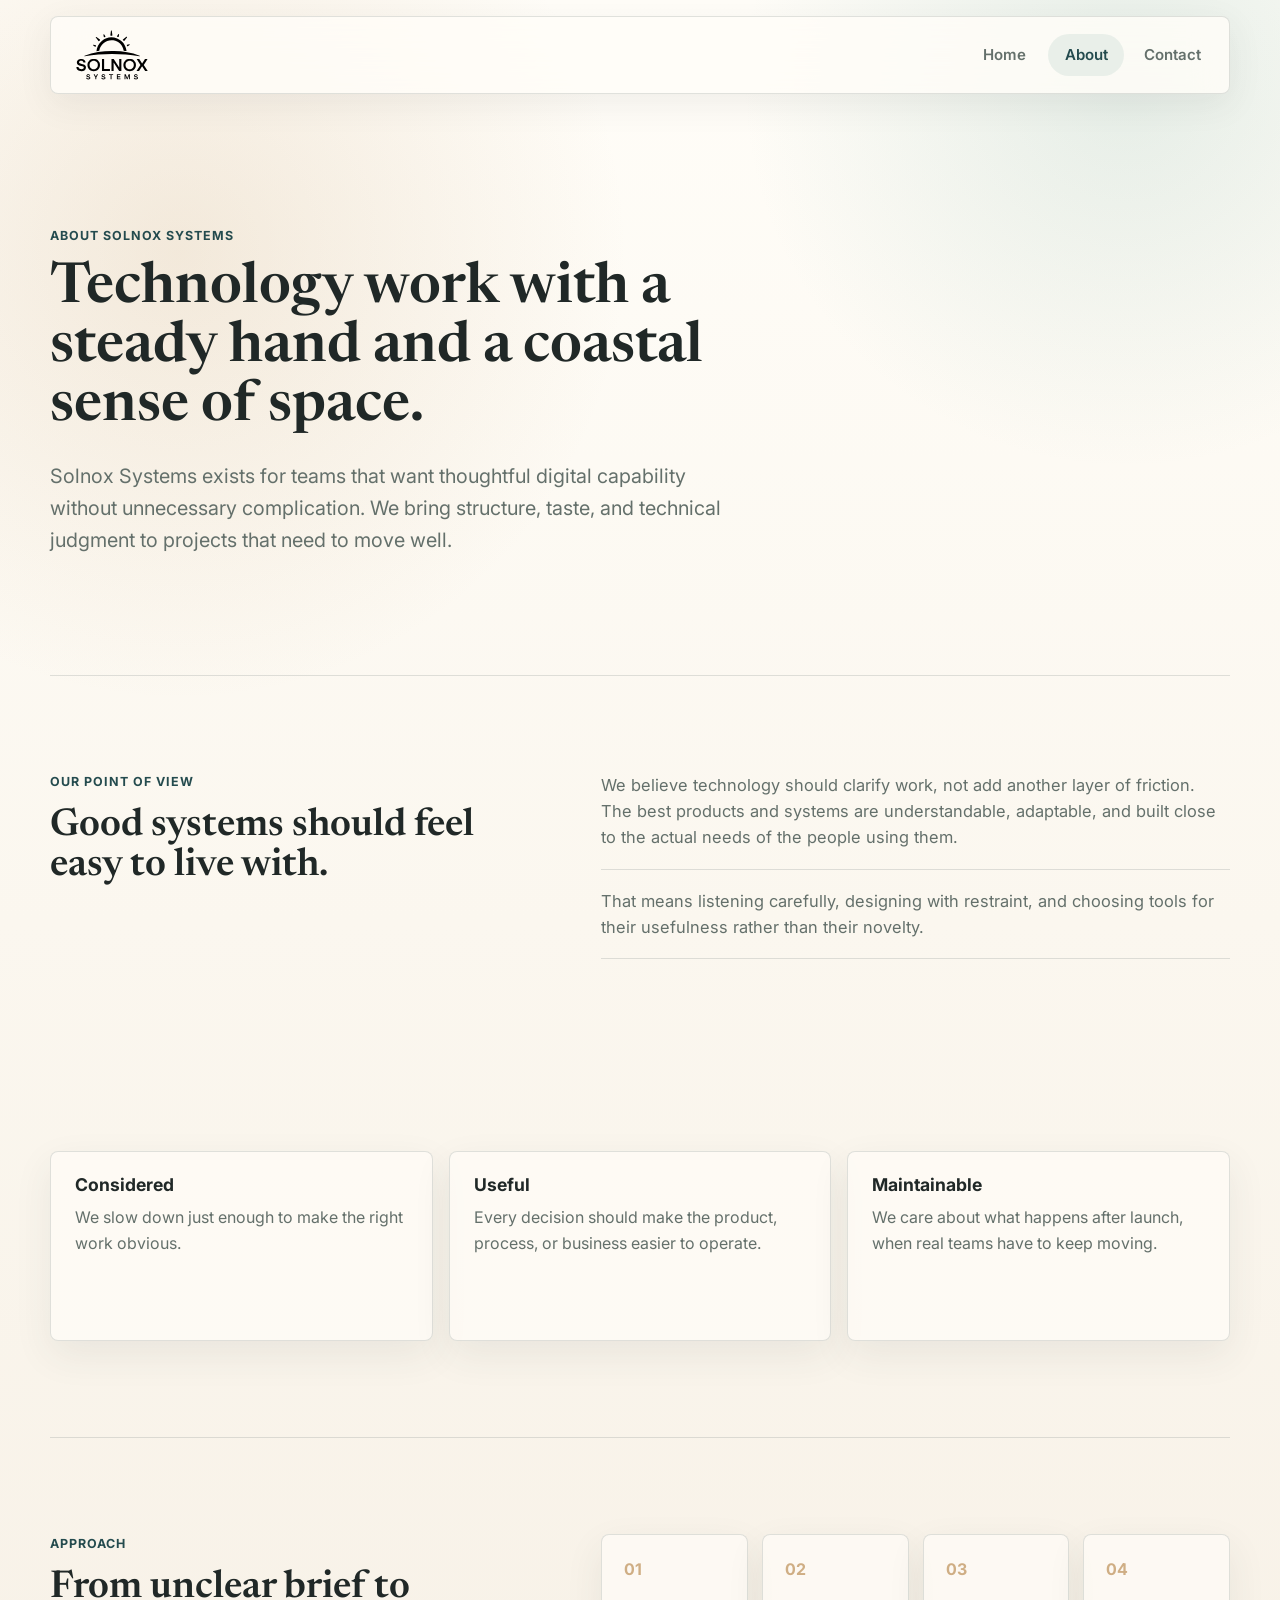
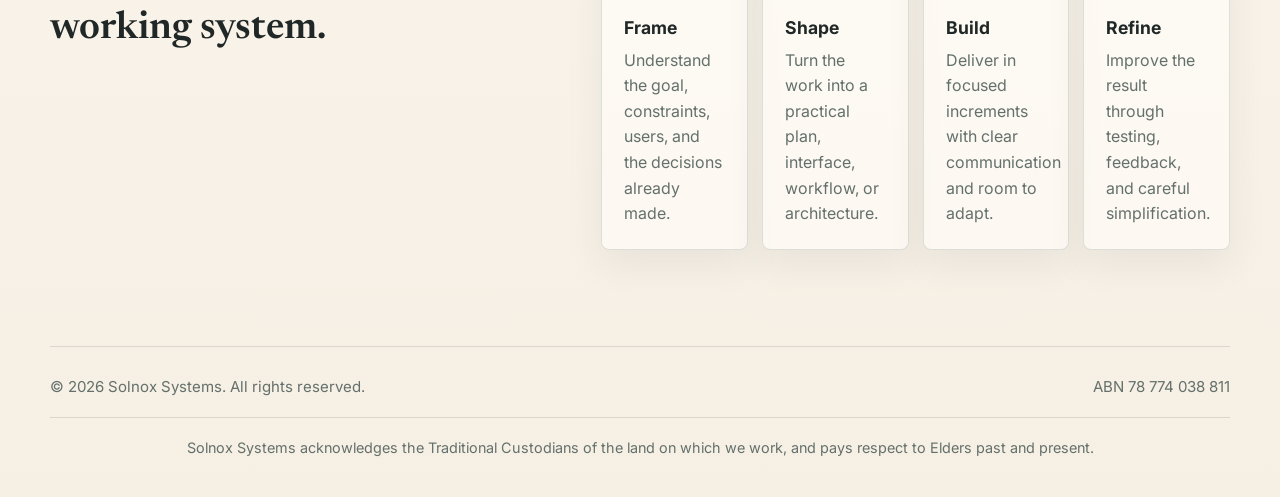
==== about/index.html @ 5b9bd25a "fixed .html showing up in url" ====
<!doctype html>
<html lang="en">
  <head>
    <meta charset="utf-8">
    <meta name="viewport" content="width=device-width, initial-scale=1">
    <meta
      name="description"
      content="Learn about Solnox Systems, a technology company focused on calm, considered digital products and systems."
    >
    <title>About | Solnox Systems</title>
    <link rel="icon" href="/logo/icon.png" type="image/png">
    <link rel="apple-touch-icon" href="/logo/icon.png">
    <link rel="preconnect" href="https://fonts.googleapis.com">
    <link rel="preconnect" href="https://fonts.gstatic.com" crossorigin>
    <link
      href="https://fonts.googleapis.com/css2?family=Inter:wght@400;500;600;700&family=Newsreader:opsz,wght@6..72,500;6..72,600&display=swap"
      rel="stylesheet"
    >
    <link rel="stylesheet" href="/styles.css">
  </head>
  <body>
    <header class="site-header">
      <a class="brand" href="/" aria-label="Solnox Systems home">
        <img class="brand-logo" src="/logo/header.svg" alt="Solnox Systems">
      </a>
      <button class="nav-toggle" type="button" aria-expanded="false" aria-controls="site-nav">
        <span class="sr-only">Toggle navigation</span>
        <span></span>
        <span></span>
      </button>
      <nav class="site-nav" id="site-nav" aria-label="Primary navigation">
        <a href="/">Home</a>
        <a class="active" href="/about">About</a>
        <a href="/contact">Contact</a>
      </nav>
    </header>

    <main>
      <section class="page-hero">
        <p class="eyebrow">About Solnox Systems</p>
        <h1>Technology work with a steady hand and a coastal sense of space.</h1>
        <p class="lead">
          Solnox Systems exists for teams that want thoughtful digital capability without unnecessary
          complication. We bring structure, taste, and technical judgment to projects that need to
          move well.
        </p>
      </section>

      <section class="section split-section">
        <div>
          <p class="eyebrow">Our point of view</p>
          <h2>Good systems should feel easy to live with.</h2>
        </div>
        <div class="feature-list">
          <p>
            We believe technology should clarify work, not add another layer of friction. The best
            products and systems are understandable, adaptable, and built close to the actual needs
            of the people using them.
          </p>
          <p>
            That means listening carefully, designing with restraint, and choosing tools for their
            usefulness rather than their novelty.
          </p>
        </div>
      </section>

      <section class="section values-grid" aria-label="Values">
        <article>
          <h3>Considered</h3>
          <p>We slow down just enough to make the right work obvious.</p>
        </article>
        <article>
          <h3>Useful</h3>
          <p>Every decision should make the product, process, or business easier to operate.</p>
        </article>
        <article>
          <h3>Maintainable</h3>
          <p>We care about what happens after launch, when real teams have to keep moving.</p>
        </article>
      </section>

      <section class="section approach-section">
        <div class="section-heading">
          <p class="eyebrow">Approach</p>
          <h2>From unclear brief to working system.</h2>
        </div>
        <div class="timeline">
          <article>
            <span>01</span>
            <h3>Frame</h3>
            <p>Understand the goal, constraints, users, and the decisions already made.</p>
          </article>
          <article>
            <span>02</span>
            <h3>Shape</h3>
            <p>Turn the work into a practical plan, interface, workflow, or architecture.</p>
          </article>
          <article>
            <span>03</span>
            <h3>Build</h3>
            <p>Deliver in focused increments with clear communication and room to adapt.</p>
          </article>
          <article>
            <span>04</span>
            <h3>Refine</h3>
            <p>Improve the result through testing, feedback, and careful simplification.</p>
          </article>
        </div>
      </section>
    </main>

    <footer class="site-footer">
      <div class="footer-meta" aria-label="Company details">
        <p>&copy; <span id="year"></span> Solnox Systems. All rights reserved.</p>
        <span>ABN 78 774 038 811</span>
      </div>
      <p class="acknowledgement">
        Solnox Systems acknowledges the Traditional Custodians of the land on which we work, and
        pays respect to Elders past and present.
      </p>
    </footer>

    <script src="/script.js"></script>
  </body>
</html>
---- styles.css ----
:root {
  --shell: #fbf7ef;
  --foam: #fffdf8;
  --sand: #e7d6bd;
  --warm-sand: #cfae84;
  --sea-glass: #8db9ad;
  --deep-sea: #244b4e;
  --ink: #202827;
  --muted: #64706b;
  --line: rgba(64, 83, 80, 0.16);
  --shadow: 0 22px 60px rgba(55, 70, 63, 0.12);
  --radius: 8px;
  --max-width: 1180px;
}

* {
  box-sizing: border-box;
}

html {
  scroll-behavior: smooth;
}

body {
  margin: 0;
  min-width: 320px;
  color: var(--ink);
  background:
    radial-gradient(circle at 14% 12%, rgba(207, 174, 132, 0.24), transparent 28rem),
    radial-gradient(circle at 88% 4%, rgba(141, 185, 173, 0.22), transparent 24rem),
    linear-gradient(180deg, var(--foam), var(--shell) 44%, #f6efe4);
  font-family: Inter, system-ui, -apple-system, BlinkMacSystemFont, "Segoe UI", sans-serif;
  line-height: 1.6;
}

body.nav-open {
  overflow: hidden;
}

a {
  color: inherit;
  text-decoration: none;
}

p,
h1,
h2,
h3 {
  margin-top: 0;
}

p {
  color: var(--muted);
}

.site-header {
  position: sticky;
  top: 0;
  z-index: 10;
  display: flex;
  align-items: center;
  justify-content: space-between;
  width: min(100% - 32px, var(--max-width));
  margin: 16px auto 0;
  padding: 12px 14px 12px 0;
  border: 1px solid var(--line);
  border-radius: var(--radius);
  background: rgba(255, 253, 248, 0.82);
  backdrop-filter: blur(18px);
  box-shadow: 0 10px 34px rgba(62, 70, 65, 0.08);
}

.brand {
  display: inline-flex;
  align-items: center;
  gap: 10px;
  font-weight: 700;
  letter-spacing: 0;
  margin-left: -10px;
}

.brand-logo {
  display: block;
  width: 158px;
  height: auto;
  max-height: 52px;
  object-fit: contain;
  transform: translateX(-8px);
}

.site-nav {
  display: flex;
  align-items: center;
  gap: 6px;
}

.site-nav a {
  min-width: 76px;
  padding: 9px 14px;
  border-radius: 999px;
  color: var(--muted);
  font-size: 0.94rem;
  font-weight: 600;
  text-align: center;
}

.site-nav a:hover,
.site-nav a.active {
  color: var(--deep-sea);
  background: rgba(141, 185, 173, 0.17);
}

.nav-toggle {
  display: none;
  width: 44px;
  height: 44px;
  border: 1px solid var(--line);
  border-radius: var(--radius);
  background: var(--foam);
}

.nav-toggle span:not(.sr-only) {
  display: block;
  width: 18px;
  height: 2px;
  margin: 5px auto;
  background: var(--deep-sea);
}

.sr-only {
  position: absolute;
  width: 1px;
  height: 1px;
  padding: 0;
  overflow: hidden;
  clip: rect(0, 0, 0, 0);
  white-space: nowrap;
  border: 0;
}

.hero,
.page-hero,
.contact-hero,
.section,
.cta-section {
  width: min(100% - 32px, var(--max-width));
  margin: 0 auto;
}

.hero {
  display: grid;
  grid-template-columns: minmax(0, 1.08fr) minmax(320px, 0.92fr);
  gap: clamp(32px, 6vw, 80px);
  align-items: center;
  min-height: calc(100vh - 90px);
  padding: clamp(48px, 8vw, 96px) 0 56px;
}

.hero-content {
  order: 1;
}

.hero-art {
  position: relative;
  order: 2;
  min-height: 520px;
  border-radius: 8px;
  overflow: hidden;
  background:
    linear-gradient(180deg, rgba(255, 253, 248, 0.52), rgba(255, 253, 248, 0.08)),
    radial-gradient(circle at 42% 34%, rgba(252, 238, 208, 0.98) 0 74px, transparent 76px),
    linear-gradient(160deg, #f5e7d1 0%, #f7f1e6 42%, #d7e4de 100%);
  box-shadow: var(--shadow);
}

.hero-art::before,
.hero-art::after {
  position: absolute;
  content: "";
  inset: auto -18% 18% -18%;
  height: 42%;
  border-radius: 50% 50% 0 0;
  background: rgba(255, 253, 248, 0.54);
}

.hero-art::after {
  inset: auto -12% -5% -12%;
  height: 34%;
  background: rgba(141, 185, 173, 0.35);
}

.sun-disc {
  position: absolute;
  top: 72px;
  left: 50%;
  width: 138px;
  height: 138px;
  border-radius: 50%;
  background: rgba(224, 180, 111, 0.56);
  transform: translateX(-50%);
}

.shoreline {
  position: absolute;
  right: -30px;
  bottom: 118px;
  left: 58px;
  height: 2px;
  background: rgba(36, 75, 78, 0.22);
}

.glass-panel {
  position: absolute;
  right: 34px;
  bottom: 40px;
  width: min(62%, 310px);
  min-height: 176px;
  border: 1px solid rgba(255, 255, 255, 0.64);
  border-radius: var(--radius);
  background: rgba(255, 253, 248, 0.42);
  backdrop-filter: blur(12px);
}

.eyebrow {
  margin-bottom: 14px;
  color: var(--deep-sea);
  font-size: 0.78rem;
  font-weight: 700;
  letter-spacing: 0.08em;
  text-transform: uppercase;
}

h1,
h2,
h3 {
  color: var(--ink);
  line-height: 1.05;
}

h1,
h2 {
  font-family: Newsreader, Georgia, serif;
  font-weight: 600;
}

h1 {
  max-width: 720px;
  margin-bottom: 24px;
  font-size: clamp(2.45rem, 5vw, 4.45rem);
}

h2 {
  margin-bottom: 18px;
  font-size: clamp(1.8rem, 3vw, 2.8rem);
}

h3 {
  margin-bottom: 10px;
  font-size: 1.1rem;
}

.lead {
  max-width: 680px;
  margin-bottom: 30px;
  font-size: clamp(1.05rem, 2vw, 1.24rem);
}

.button-row {
  display: flex;
  flex-wrap: wrap;
  gap: 12px;
}

.button {
  display: inline-flex;
  align-items: center;
  justify-content: center;
  min-height: 48px;
  padding: 0 20px;
  border: 1px solid transparent;
  border-radius: 999px;
  font-weight: 700;
  transition: transform 180ms ease, box-shadow 180ms ease, background 180ms ease;
}

.button:hover {
  transform: translateY(-2px);
}

.button.primary {
  color: #fffdf8;
  background: var(--deep-sea);
  box-shadow: 0 12px 28px rgba(36, 75, 78, 0.22);
}

.button.secondary {
  color: var(--deep-sea);
  border-color: var(--line);
  background: rgba(255, 253, 248, 0.74);
}

.button.full {
  width: 100%;
}

.section {
  padding: clamp(58px, 8vw, 96px) 0;
}

.intro-band,
.split-section,
.approach-section {
  display: grid;
  grid-template-columns: minmax(0, 0.86fr) minmax(0, 1.14fr);
  gap: clamp(28px, 6vw, 80px);
  align-items: start;
  border-top: 1px solid var(--line);
}

.section-heading h2 {
  max-width: 620px;
}

.section-copy {
  max-width: 650px;
  font-size: 1.06rem;
}

.services-grid,
.values-grid {
  display: grid;
  grid-template-columns: repeat(4, minmax(0, 1fr));
  gap: 16px;
}

.service-card,
.values-grid article,
.contact-panel,
.timeline article {
  border: 1px solid var(--line);
  border-radius: var(--radius);
  background: rgba(255, 253, 248, 0.68);
  box-shadow: 0 14px 38px rgba(55, 70, 63, 0.08);
}

.service-card {
  min-height: 270px;
  padding: 22px;
}

.service-number,
.timeline span {
  display: inline-flex;
  margin-bottom: 54px;
  color: var(--warm-sand);
  font-weight: 700;
}

.service-card p,
.values-grid p,
.timeline p {
  margin-bottom: 0;
}

.feature-list {
  display: grid;
  gap: 18px;
}

.feature-list p {
  margin-bottom: 0;
  padding-bottom: 18px;
  border-bottom: 1px solid var(--line);
  font-size: 1.03rem;
}

.feature-list strong {
  color: var(--deep-sea);
}

.cta-section {
  margin-bottom: 72px;
  padding: clamp(42px, 7vw, 76px);
  border: 1px solid var(--line);
  border-radius: var(--radius);
  background:
    radial-gradient(circle at 80% 28%, rgba(141, 185, 173, 0.28), transparent 18rem),
    linear-gradient(135deg, rgba(255, 253, 248, 0.88), rgba(231, 214, 189, 0.38));
  box-shadow: var(--shadow);
}

.cta-section h2 {
  max-width: 760px;
}

.page-hero,
.contact-hero {
  padding: clamp(72px, 11vw, 132px) 0 clamp(52px, 7vw, 88px);
}

.page-hero h1,
.contact-hero h1 {
  max-width: 760px;
  font-size: clamp(2.3rem, 4.4vw, 4.05rem);
}

.values-grid {
  grid-template-columns: repeat(3, minmax(0, 1fr));
}

.values-grid article {
  min-height: 190px;
  padding: 24px;
}

.timeline {
  display: grid;
  grid-template-columns: repeat(4, minmax(0, 1fr));
  gap: 14px;
}

.timeline article {
  padding: 22px;
}

.timeline span {
  margin-bottom: 36px;
}

.contact-hero {
  display: grid;
  grid-template-columns: minmax(0, 1.1fr) minmax(320px, 0.9fr);
  gap: clamp(30px, 6vw, 76px);
  align-items: center;
}

.contact-panel {
  padding: clamp(26px, 4vw, 38px);
  background:
    radial-gradient(circle at 80% 0%, rgba(141, 185, 173, 0.22), transparent 14rem),
    rgba(255, 253, 248, 0.8);
}

.email-link {
  display: block;
  margin-bottom: 22px;
  color: var(--deep-sea);
  font-size: clamp(1.25rem, 3vw, 1.8rem);
  font-family: Newsreader, Georgia, serif;
  overflow-wrap: anywhere;
}

.site-footer {
  display: grid;
  gap: 18px;
  width: min(100% - 32px, var(--max-width));
  margin: 0 auto;
  padding: 28px 0 38px;
  border-top: 1px solid var(--line);
  color: var(--muted);
  font-size: 0.94rem;
}

.footer-meta {
  display: flex;
  align-items: center;
  justify-content: space-between;
  gap: 18px;
}

.site-footer p {
  margin-bottom: 0;
}

.site-footer a {
  color: var(--deep-sea);
  font-weight: 700;
}

.acknowledgement {
  max-width: none;
  padding-top: 18px;
  border-top: 1px solid var(--line);
  font-size: 0.9rem;
  text-align: center;
  white-space: nowrap;
}

@media (max-width: 940px) {
  .hero,
  .contact-hero,
  .intro-band,
  .split-section,
  .approach-section {
    grid-template-columns: 1fr;
  }

  .hero {
    min-height: auto;
  }

  .hero-art {
    order: 1;
    min-height: 380px;
  }

  .hero-content {
    order: 2;
  }

  .services-grid,
  .timeline {
    grid-template-columns: repeat(2, minmax(0, 1fr));
  }
}

@media (max-width: 720px) {
  .site-header {
    width: min(100% - 24px, var(--max-width));
  }

  .nav-toggle {
    display: block;
  }

  .site-nav {
    position: fixed;
    top: 78px;
    right: 12px;
    left: 12px;
    display: none;
    flex-direction: column;
    align-items: stretch;
    padding: 12px;
    border: 1px solid var(--line);
    border-radius: var(--radius);
    background: rgba(255, 253, 248, 0.96);
    box-shadow: var(--shadow);
  }

  body.nav-open .site-nav {
    display: flex;
  }

  .site-nav a {
    width: 100%;
    border-radius: var(--radius);
  }

  .hero,
  .page-hero,
  .contact-hero,
  .section,
  .cta-section,
  .site-footer {
    width: min(100% - 24px, var(--max-width));
  }

  h1,
  .page-hero h1,
  .contact-hero h1 {
    font-size: clamp(2.2rem, 10vw, 3.3rem);
  }

  .hero-art {
    min-height: 320px;
  }

  .services-grid,
  .values-grid,
  .timeline {
    grid-template-columns: 1fr;
  }

  .service-card {
    min-height: 220px;
  }

  .service-number {
    margin-bottom: 34px;
  }

  .site-footer {
    gap: 16px;
  }

  .footer-meta {
    flex-direction: column;
    align-items: flex-start;
    justify-content: flex-start;
    gap: 6px;
  }

  .acknowledgement {
    white-space: normal;
  }
}

@media (max-width: 420px) {
  .brand {
    font-size: 0.98rem;
  }

  .brand-logo {
    width: 132px;
  }

  .button-row,
  .button {
    width: 100%;
  }

  .cta-section {
    padding: 32px 20px;
  }
}
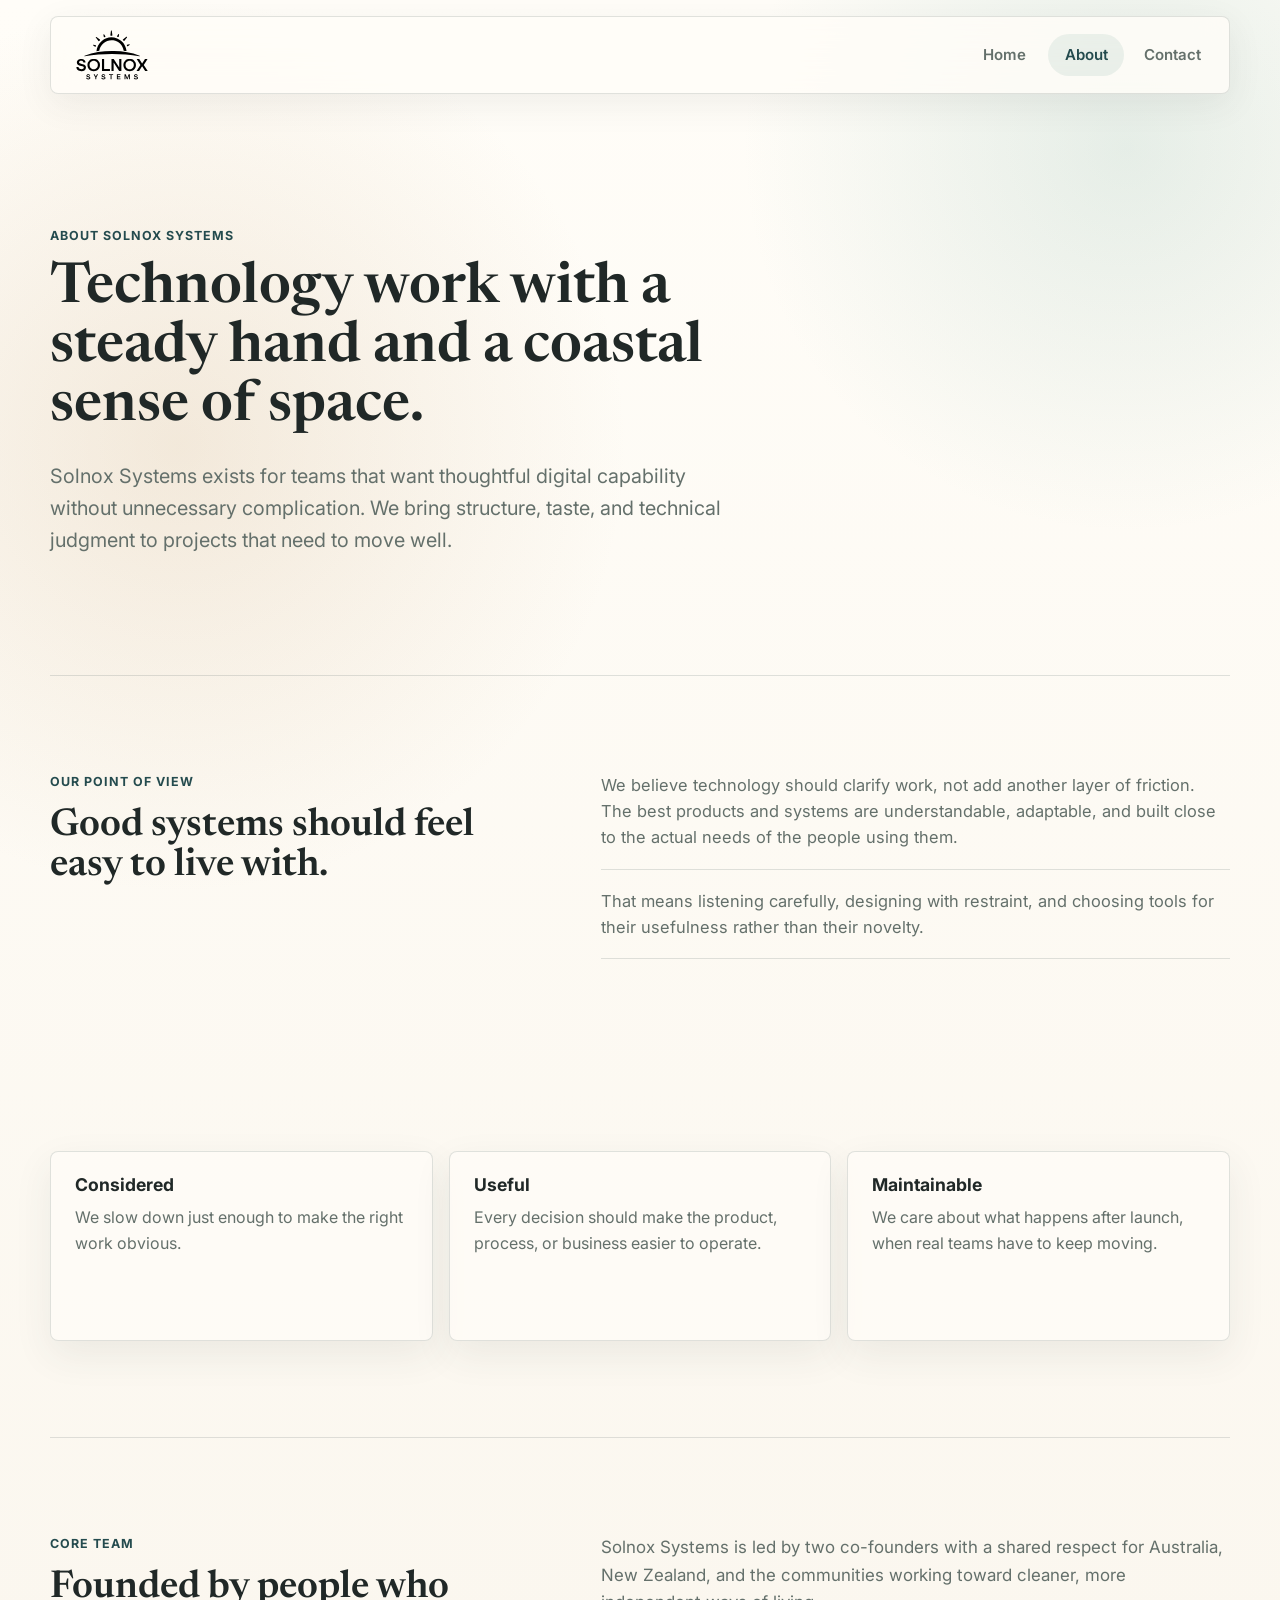
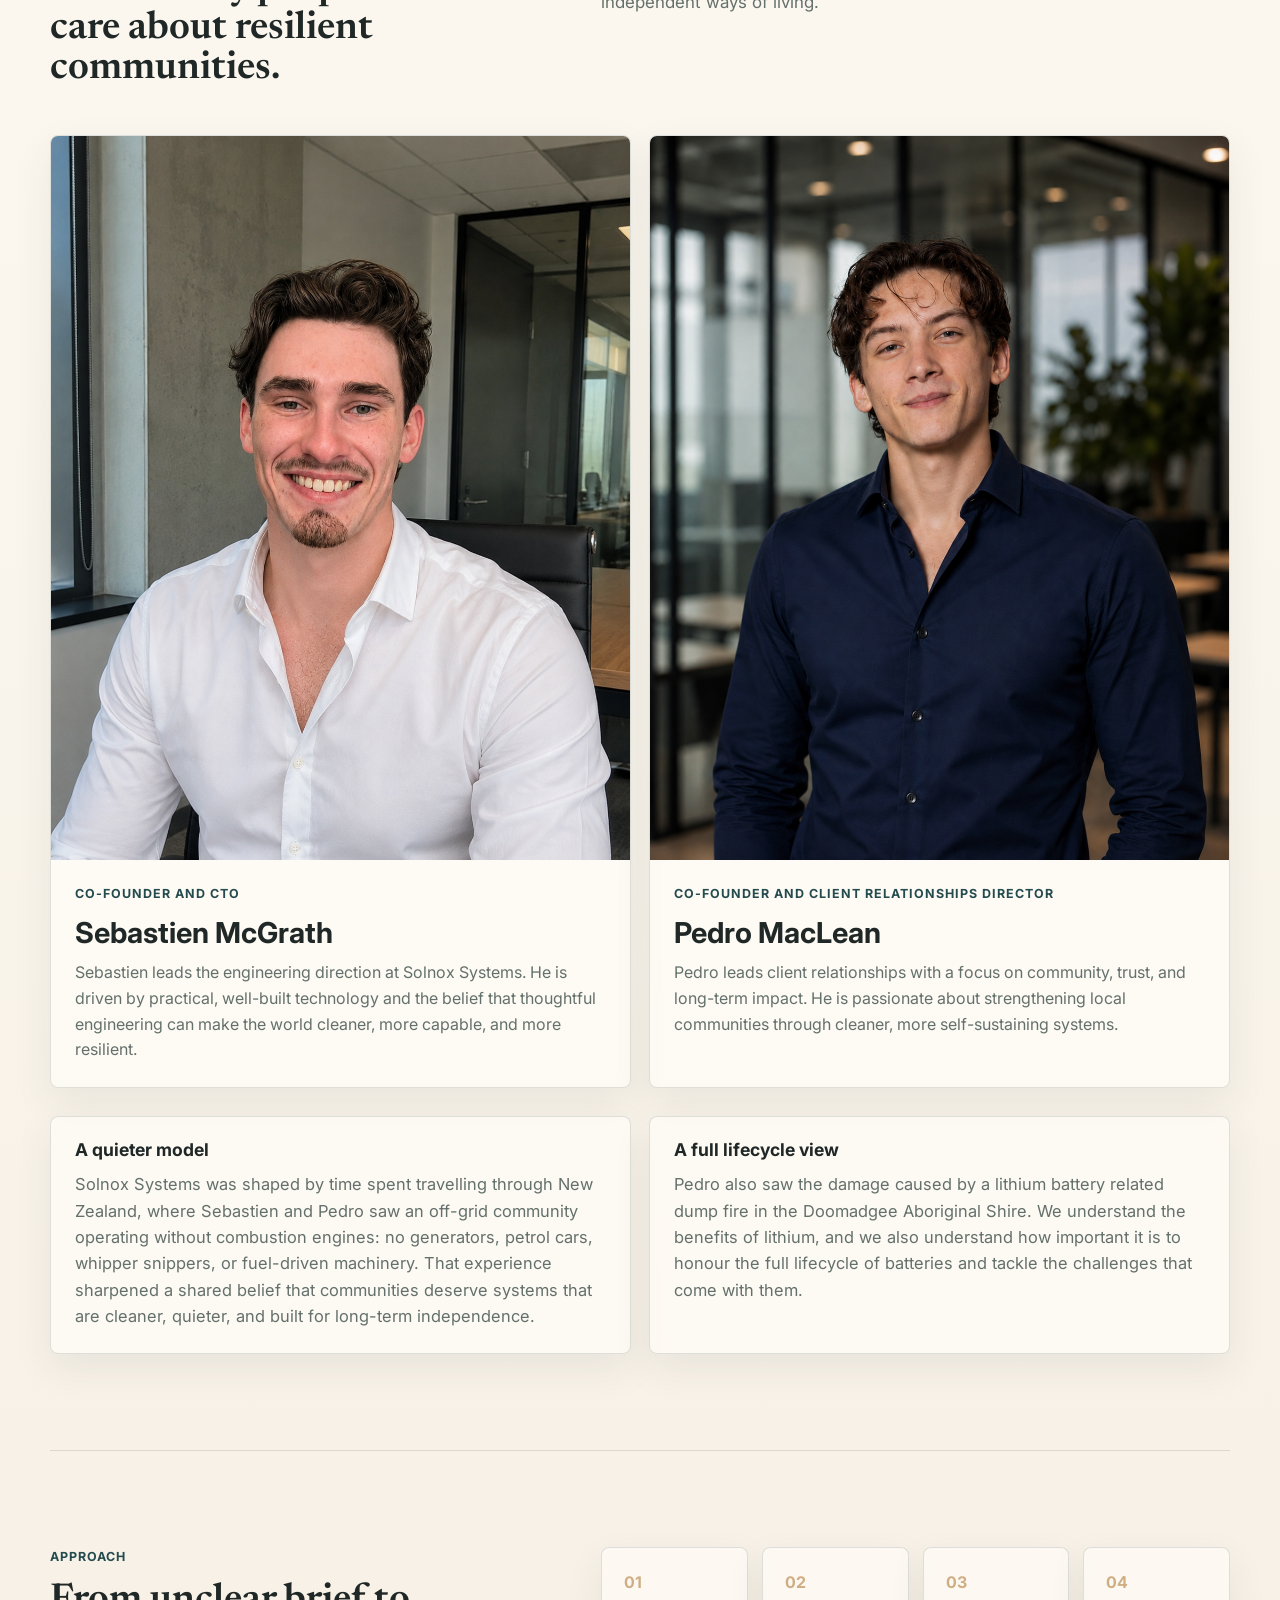
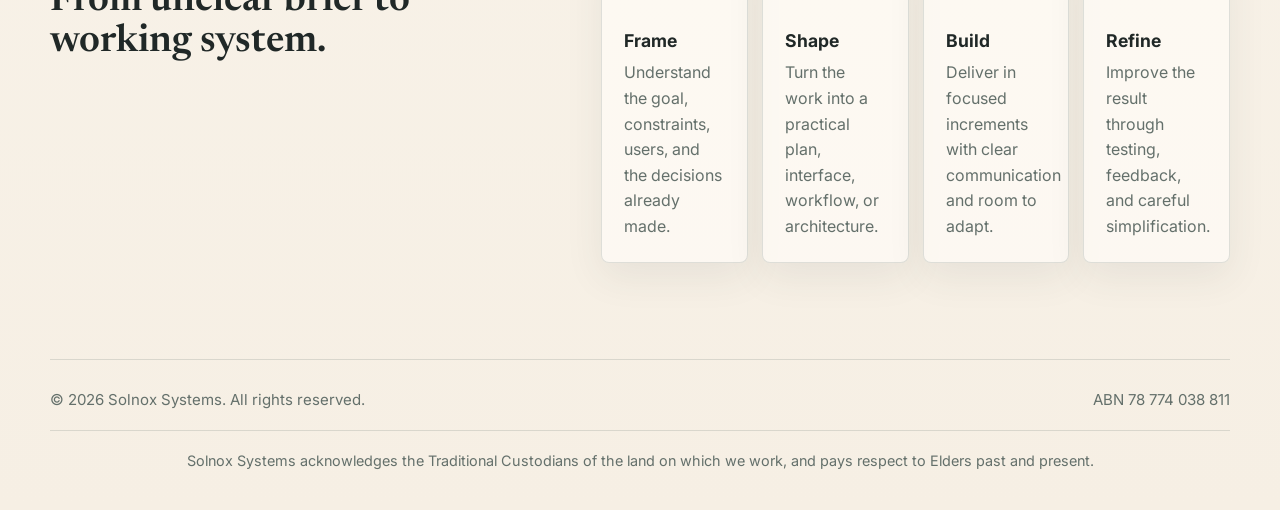
==== commit 170abb9f: "- Added mugshots and Mission statements" ====
--- a/about/index.html
+++ b/about/index.html
@@ -79,6 +79,66 @@
         </article>
       </section>
 
+      <section class="section team-section" aria-labelledby="core-team-heading">
+        <div class="team-intro">
+          <div class="section-heading">
+            <p class="eyebrow">Core team</p>
+            <h2 id="core-team-heading">Founded by people who care about resilient communities.</h2>
+          </div>
+          <p class="section-copy">
+            Solnox Systems is led by two co-founders with a shared respect for Australia, New
+            Zealand, and the communities working toward cleaner, more independent ways of living.
+          </p>
+        </div>
+        <div class="team-grid">
+          <article class="team-card">
+            <img src="/headshots/sebastien.png" alt="Sebastien McGrath">
+            <div class="team-card-content">
+              <p class="eyebrow">Co-founder and CTO</p>
+              <h3>Sebastien McGrath</h3>
+              <p>
+                Sebastien leads the engineering direction at Solnox Systems. He is driven by
+                practical, well-built technology and the belief that thoughtful engineering can make
+                the world cleaner, more capable, and more resilient.
+              </p>
+            </div>
+          </article>
+          <article class="team-card">
+            <img src="/headshots/pedro.png" alt="Pedro MacLean">
+            <div class="team-card-content">
+              <p class="eyebrow">Co-founder and Client Relationships Director</p>
+              <h3>Pedro MacLean</h3>
+              <p>
+                Pedro leads client relationships with a focus on community, trust, and long-term
+                impact. He is passionate about strengthening local communities through cleaner,
+                more self-sustaining systems.
+              </p>
+            </div>
+          </article>
+        </div>
+        <div class="origin-story">
+          <article>
+            <h3>A quieter model</h3>
+            <p>
+              Solnox Systems was shaped by time spent travelling through New Zealand, where
+              Sebastien and Pedro saw an off-grid community operating without combustion engines:
+              no generators, petrol cars, whipper snippers, or fuel-driven machinery. That
+              experience sharpened a shared belief that communities deserve systems that are
+              cleaner, quieter, and built for long-term independence.
+            </p>
+          </article>
+          <article>
+            <h3>A full lifecycle view</h3>
+            <p>
+              Pedro also saw the damage caused by a lithium battery related dump fire in the
+              Doomadgee Aboriginal Shire. We understand the benefits of lithium, and we also
+              understand how important it is to honour the full lifecycle of batteries and tackle
+              the challenges that come with them.
+            </p>
+          </article>
+        </div>
+      </section>
+
       <section class="section approach-section">
         <div class="section-heading">
           <p class="eyebrow">Approach</p>
--- a/styles.css
+++ b/styles.css
@@ -413,6 +413,77 @@
   padding: 24px;
 }
 
+.team-section {
+  border-top: 1px solid var(--line);
+}
+
+.team-intro {
+  display: grid;
+  grid-template-columns: minmax(0, 0.86fr) minmax(0, 1.14fr);
+  gap: clamp(28px, 6vw, 80px);
+  align-items: start;
+}
+
+.team-grid {
+  display: grid;
+  grid-template-columns: repeat(2, minmax(0, 1fr));
+  gap: 18px;
+  margin-top: 28px;
+}
+
+.team-card {
+  overflow: hidden;
+  border: 1px solid var(--line);
+  border-radius: var(--radius);
+  background: rgba(255, 253, 248, 0.72);
+  box-shadow: 0 14px 38px rgba(55, 70, 63, 0.08);
+}
+
+.team-card img {
+  display: block;
+  width: 100%;
+  aspect-ratio: 4 / 5;
+  object-fit: cover;
+}
+
+.team-card-content {
+  padding: 24px;
+}
+
+.team-card-content h3 {
+  margin-bottom: 12px;
+  font-size: clamp(1.35rem, 2.4vw, 1.8rem);
+}
+
+.team-card-content p:last-child {
+  margin-bottom: 0;
+}
+
+.origin-story {
+  display: grid;
+  grid-template-columns: repeat(2, minmax(0, 1fr));
+  gap: 18px;
+  margin-top: 28px;
+}
+
+.origin-story article {
+  min-height: 230px;
+  padding: 24px;
+  border: 1px solid var(--line);
+  border-radius: var(--radius);
+  background: rgba(255, 253, 248, 0.68);
+  box-shadow: 0 14px 38px rgba(55, 70, 63, 0.08);
+}
+
+.origin-story h3 {
+  margin-bottom: 12px;
+}
+
+.origin-story p {
+  margin-bottom: 0;
+  font-size: 1.03rem;
+}
+
 .timeline {
   display: grid;
   grid-template-columns: repeat(4, minmax(0, 1fr));
@@ -491,6 +562,7 @@
   .contact-hero,
   .intro-band,
   .split-section,
+  .team-intro,
   .approach-section {
     grid-template-columns: 1fr;
   }
@@ -509,6 +581,7 @@
   }
 
   .services-grid,
+  .team-grid,
   .timeline {
     grid-template-columns: repeat(2, minmax(0, 1fr));
   }
@@ -568,6 +641,8 @@
 
   .services-grid,
   .values-grid,
+  .team-grid,
+  .origin-story,
   .timeline {
     grid-template-columns: 1fr;
   }
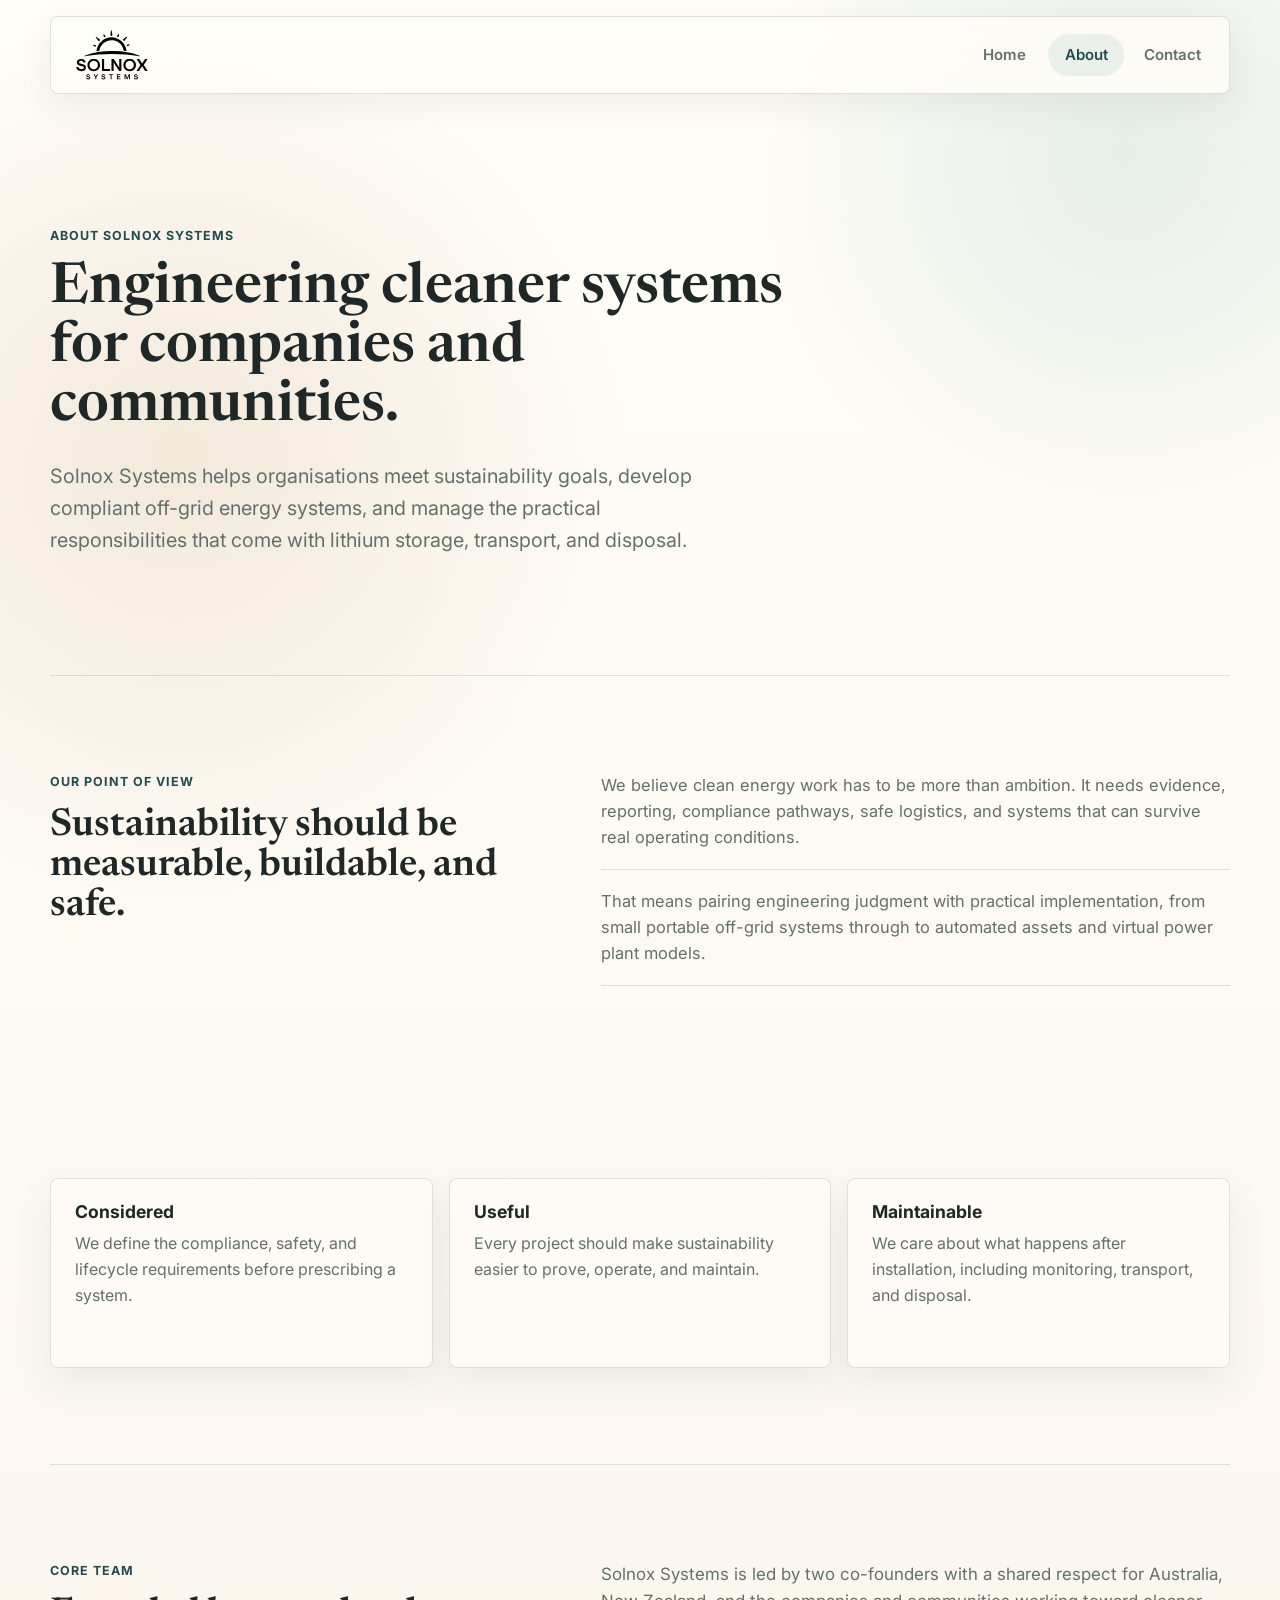
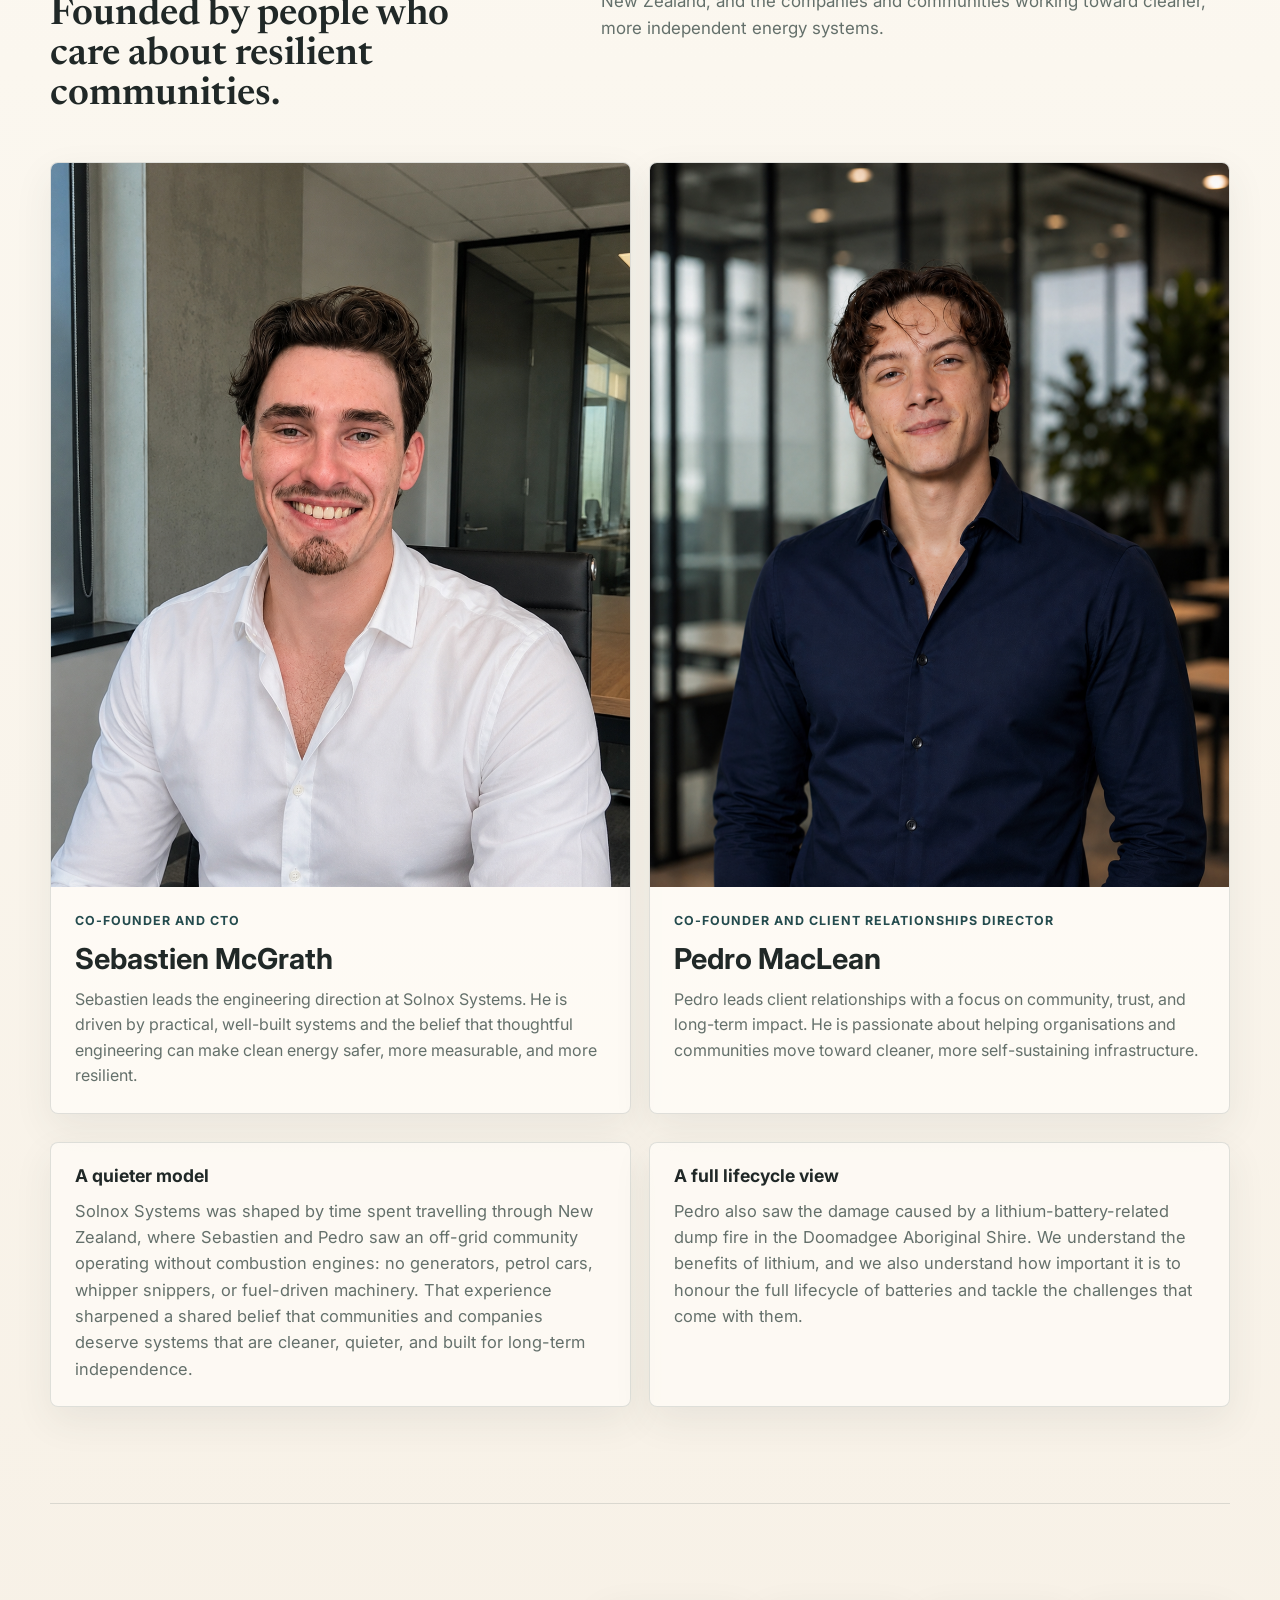
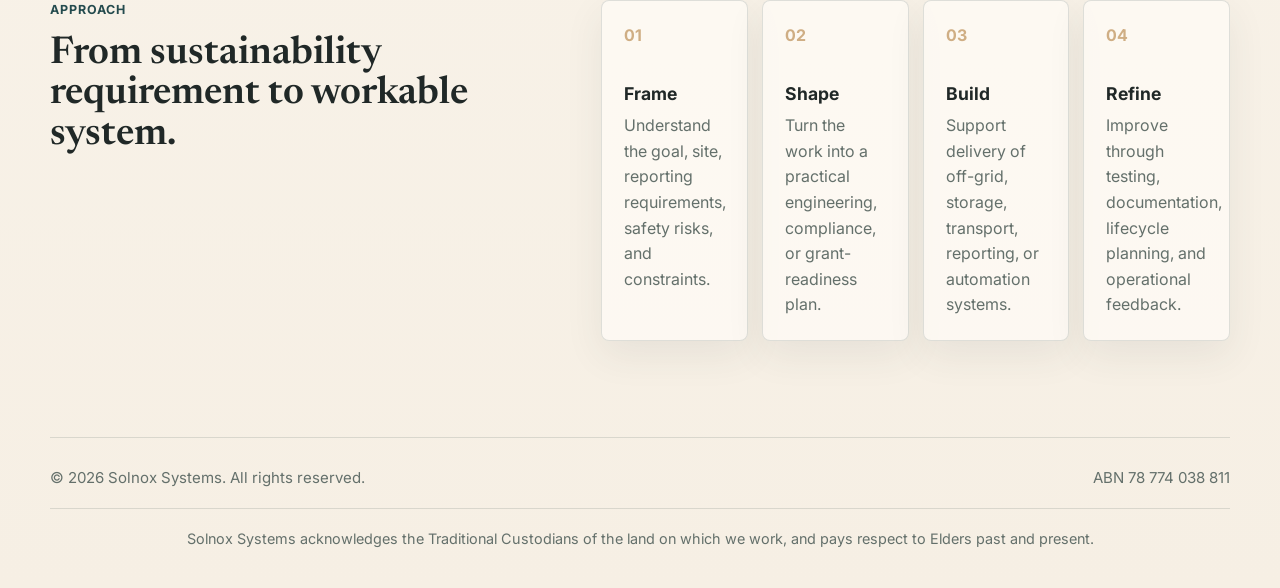
==== commit 0fb45d81: "Updated mission statement and made less generic" ====
--- a/about/index.html
+++ b/about/index.html
@@ -5,7 +5,7 @@
     <meta name="viewport" content="width=device-width, initial-scale=1">
     <meta
       name="description"
-      content="Learn about Solnox Systems, a technology company focused on calm, considered digital products and systems."
+      content="Learn about Solnox Systems, an engineering services company focused on sustainability reporting, off-grid power, lithium battery lifecycle safety, and energy storage."
     >
     <title>About | Solnox Systems</title>
     <link rel="icon" href="/logo/icon.png" type="image/png">
@@ -38,28 +38,28 @@
     <main>
       <section class="page-hero">
         <p class="eyebrow">About Solnox Systems</p>
-        <h1>Technology work with a steady hand and a coastal sense of space.</h1>
+        <h1>Engineering cleaner systems for companies and communities.</h1>
         <p class="lead">
-          Solnox Systems exists for teams that want thoughtful digital capability without unnecessary
-          complication. We bring structure, taste, and technical judgment to projects that need to
-          move well.
+          Solnox Systems helps organisations meet sustainability goals, develop compliant off-grid
+          energy systems, and manage the practical responsibilities that come with lithium storage,
+          transport, and disposal.
         </p>
       </section>
 
       <section class="section split-section">
         <div>
           <p class="eyebrow">Our point of view</p>
-          <h2>Good systems should feel easy to live with.</h2>
+          <h2>Sustainability should be measurable, buildable, and safe.</h2>
         </div>
         <div class="feature-list">
           <p>
-            We believe technology should clarify work, not add another layer of friction. The best
-            products and systems are understandable, adaptable, and built close to the actual needs
-            of the people using them.
+            We believe clean energy work has to be more than ambition. It needs evidence, reporting,
+            compliance pathways, safe logistics, and systems that can survive real operating
+            conditions.
           </p>
           <p>
-            That means listening carefully, designing with restraint, and choosing tools for their
-            usefulness rather than their novelty.
+            That means pairing engineering judgment with practical implementation, from small
+            portable off-grid systems through to automated assets and virtual power plant models.
           </p>
         </div>
       </section>
@@ -67,15 +67,15 @@
       <section class="section values-grid" aria-label="Values">
         <article>
           <h3>Considered</h3>
-          <p>We slow down just enough to make the right work obvious.</p>
+          <p>We define the compliance, safety, and lifecycle requirements before prescribing a system.</p>
         </article>
         <article>
           <h3>Useful</h3>
-          <p>Every decision should make the product, process, or business easier to operate.</p>
+          <p>Every project should make sustainability easier to prove, operate, and maintain.</p>
         </article>
         <article>
           <h3>Maintainable</h3>
-          <p>We care about what happens after launch, when real teams have to keep moving.</p>
+          <p>We care about what happens after installation, including monitoring, transport, and disposal.</p>
         </article>
       </section>
 
@@ -87,7 +87,8 @@
           </div>
           <p class="section-copy">
             Solnox Systems is led by two co-founders with a shared respect for Australia, New
-            Zealand, and the communities working toward cleaner, more independent ways of living.
+            Zealand, and the companies and communities working toward cleaner, more independent
+            energy systems.
           </p>
         </div>
         <div class="team-grid">
@@ -98,8 +99,8 @@
               <h3>Sebastien McGrath</h3>
               <p>
                 Sebastien leads the engineering direction at Solnox Systems. He is driven by
-                practical, well-built technology and the belief that thoughtful engineering can make
-                the world cleaner, more capable, and more resilient.
+                practical, well-built systems and the belief that thoughtful engineering can make
+                clean energy safer, more measurable, and more resilient.
               </p>
             </div>
           </article>
@@ -110,8 +111,8 @@
               <h3>Pedro MacLean</h3>
               <p>
                 Pedro leads client relationships with a focus on community, trust, and long-term
-                impact. He is passionate about strengthening local communities through cleaner,
-                more self-sustaining systems.
+                impact. He is passionate about helping organisations and communities move toward
+                cleaner, more self-sustaining infrastructure.
               </p>
             </div>
           </article>
@@ -123,14 +124,14 @@
               Solnox Systems was shaped by time spent travelling through New Zealand, where
               Sebastien and Pedro saw an off-grid community operating without combustion engines:
               no generators, petrol cars, whipper snippers, or fuel-driven machinery. That
-              experience sharpened a shared belief that communities deserve systems that are
-              cleaner, quieter, and built for long-term independence.
+              experience sharpened a shared belief that communities and companies deserve systems
+              that are cleaner, quieter, and built for long-term independence.
             </p>
           </article>
           <article>
             <h3>A full lifecycle view</h3>
             <p>
-              Pedro also saw the damage caused by a lithium battery related dump fire in the
+              Pedro also saw the damage caused by a lithium-battery-related dump fire in the
               Doomadgee Aboriginal Shire. We understand the benefits of lithium, and we also
               understand how important it is to honour the full lifecycle of batteries and tackle
               the challenges that come with them.
@@ -142,28 +143,28 @@
       <section class="section approach-section">
         <div class="section-heading">
           <p class="eyebrow">Approach</p>
-          <h2>From unclear brief to working system.</h2>
+          <h2>From sustainability requirement to workable system.</h2>
         </div>
         <div class="timeline">
           <article>
             <span>01</span>
             <h3>Frame</h3>
-            <p>Understand the goal, constraints, users, and the decisions already made.</p>
+            <p>Understand the goal, site, reporting requirements, safety risks, and constraints.</p>
           </article>
           <article>
             <span>02</span>
             <h3>Shape</h3>
-            <p>Turn the work into a practical plan, interface, workflow, or architecture.</p>
+            <p>Turn the work into a practical engineering, compliance, or grant-readiness plan.</p>
           </article>
           <article>
             <span>03</span>
             <h3>Build</h3>
-            <p>Deliver in focused increments with clear communication and room to adapt.</p>
+            <p>Support delivery of off-grid, storage, transport, reporting, or automation systems.</p>
           </article>
           <article>
             <span>04</span>
             <h3>Refine</h3>
-            <p>Improve the result through testing, feedback, and careful simplification.</p>
+            <p>Improve through testing, documentation, lifecycle planning, and operational feedback.</p>
           </article>
         </div>
       </section>
--- a/styles.css
+++ b/styles.css
@@ -329,7 +329,7 @@
 .services-grid,
 .values-grid {
   display: grid;
-  grid-template-columns: repeat(4, minmax(0, 1fr));
+  grid-template-columns: repeat(3, minmax(0, 1fr));
   gap: 16px;
 }
 
